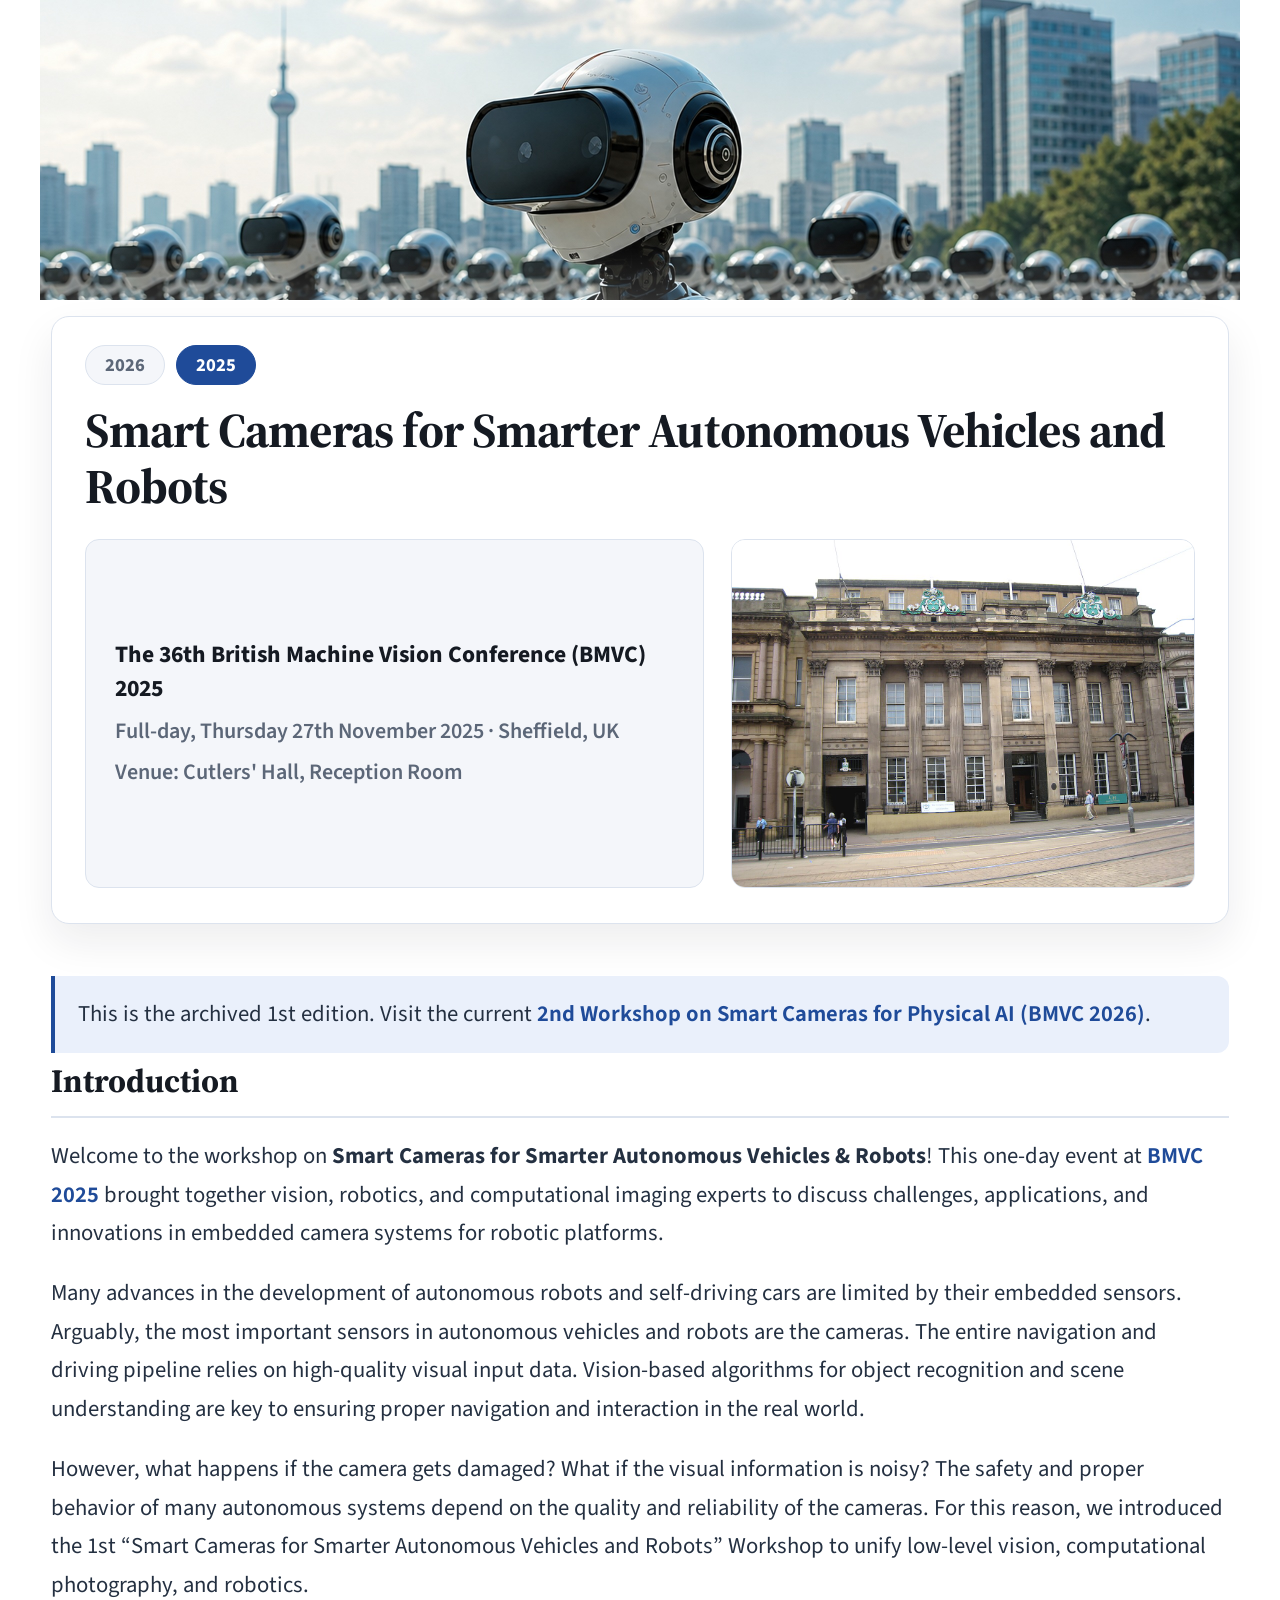
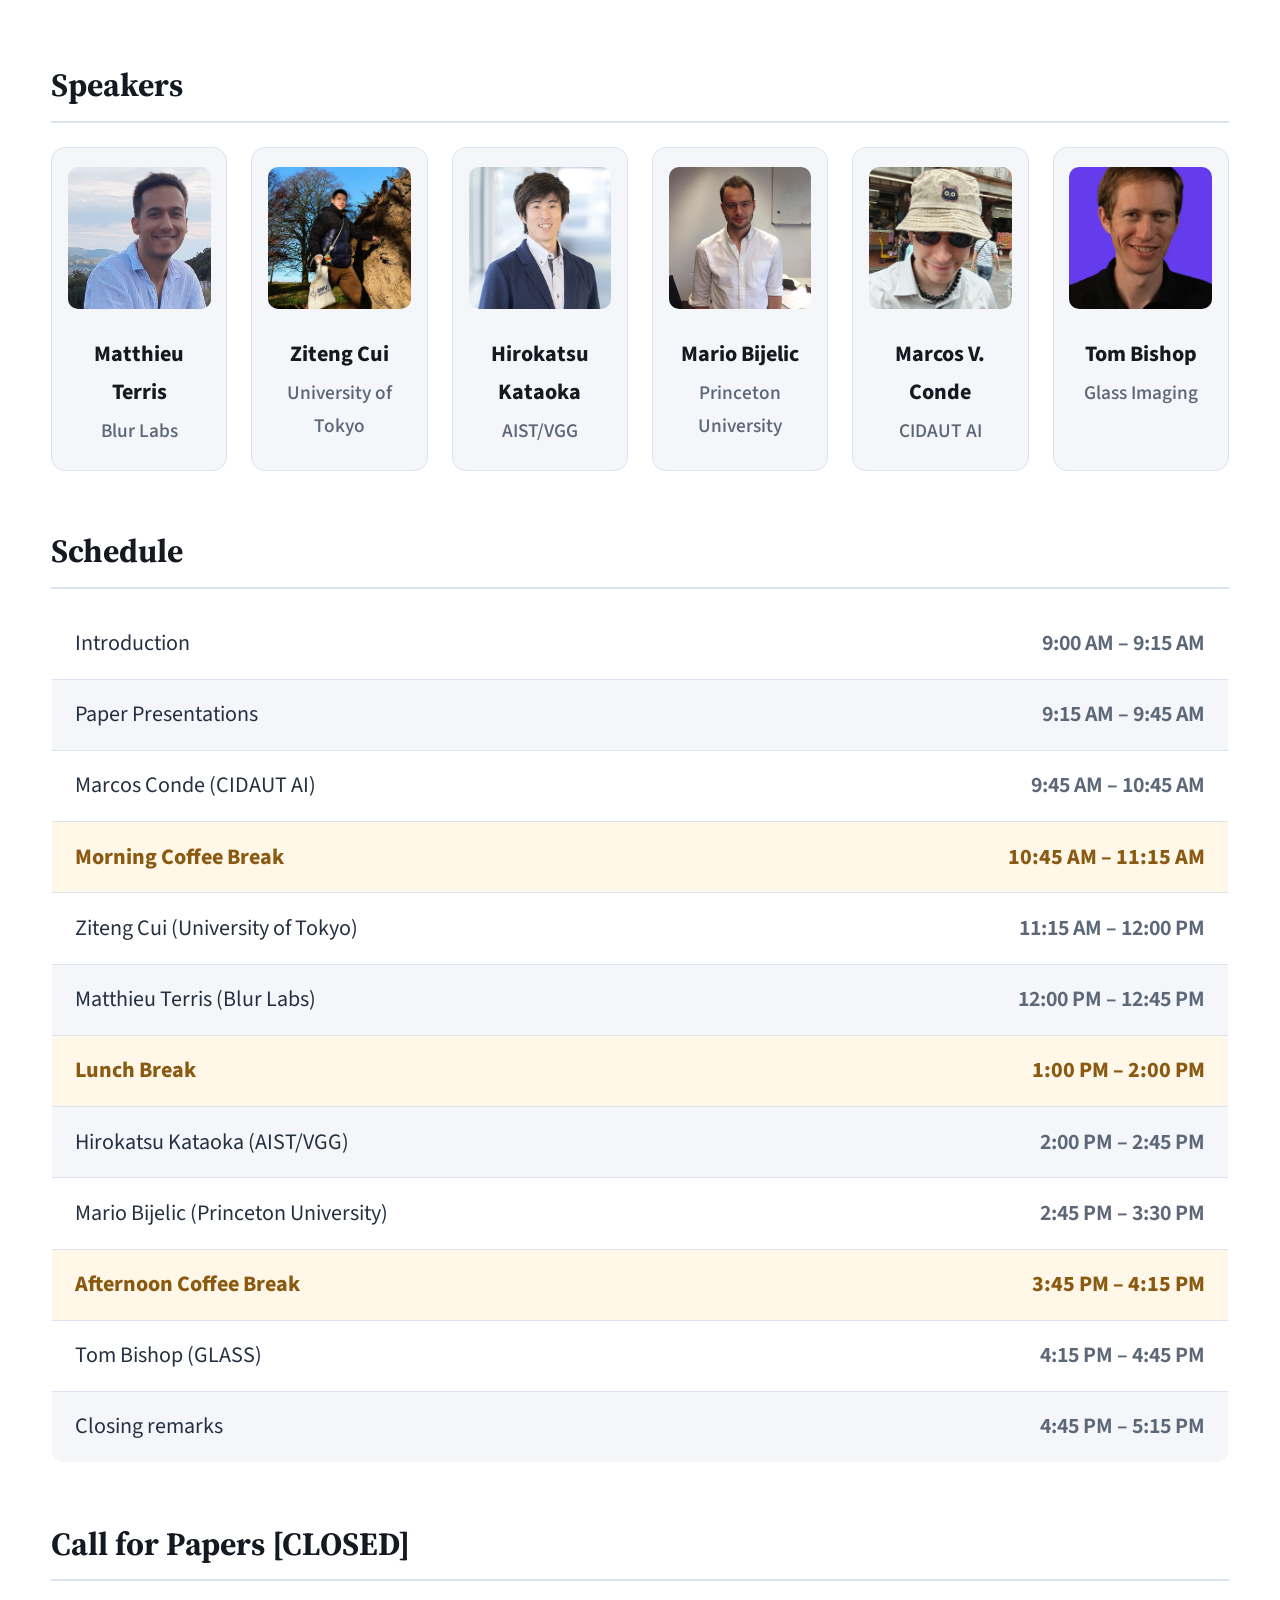
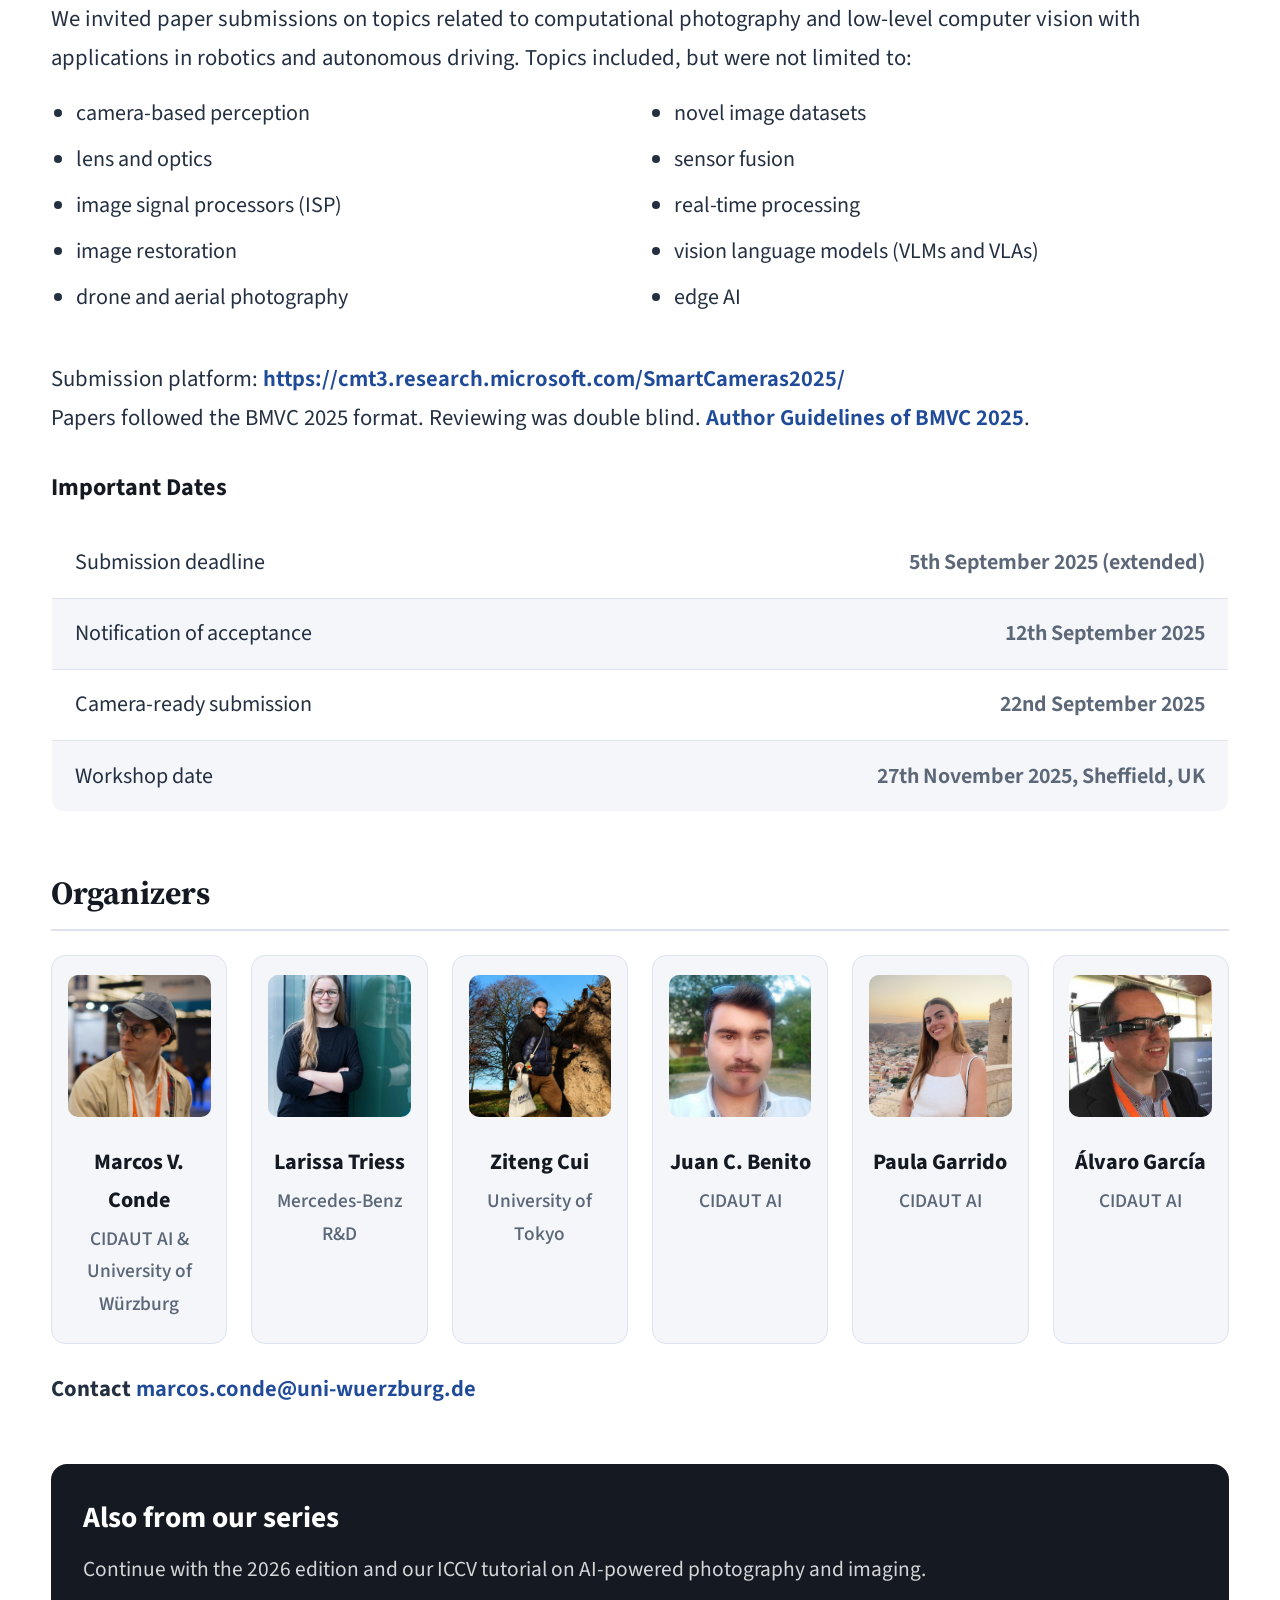
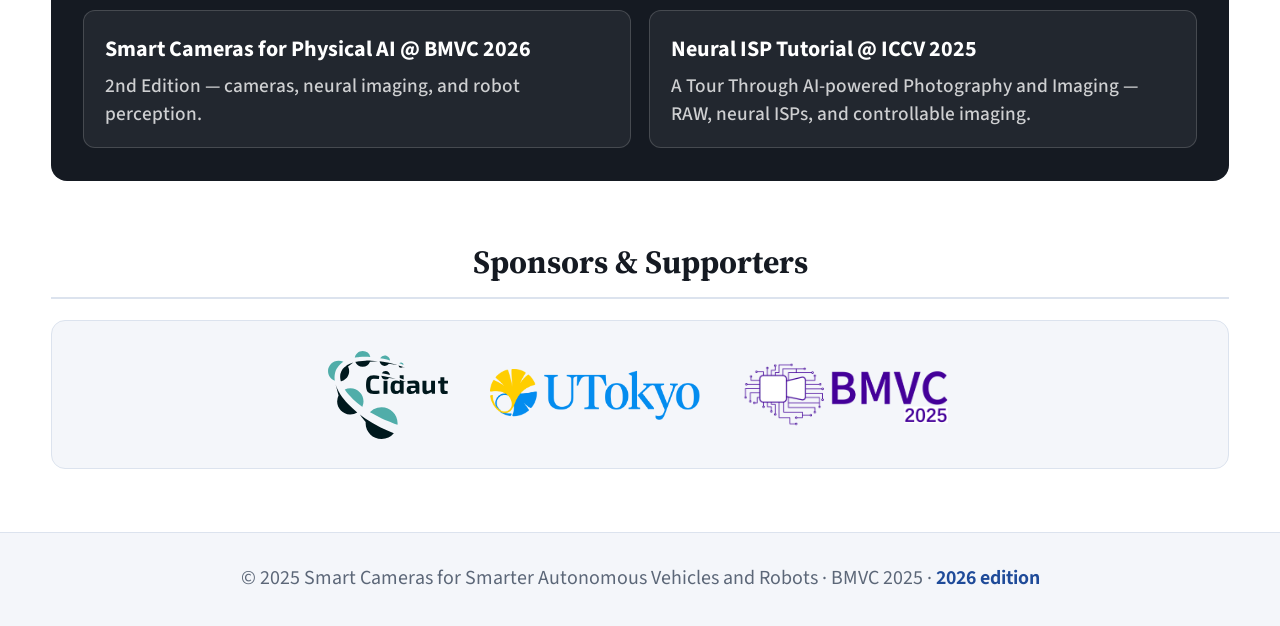
==== 2025/index.html @ ff7ef3d8 "2026 edition" ====
<!DOCTYPE html>
<html lang="en">
<head>
  <meta charset="UTF-8">
  <title>Smart Cameras for Smarter Autonomous Vehicles and Robots — BMVC 2025</title>
  <meta name="viewport" content="width=device-width, initial-scale=1">
  <meta name="description" content="1st Edition: Smart Cameras for Smarter Autonomous Vehicles and Robots Workshop at BMVC 2025">
  <meta name="keywords" content="smart cameras, autonomous vehicles, robotics, computer vision, BMVC 2025, workshop">
  <meta name="author" content="Marcos V. Conde">
  <meta name="robots" content="index, follow">

  <meta property="og:title" content="Smart Cameras for Smarter Autonomous Vehicles and Robots — BMVC 2025">
  <meta property="og:url" content="https://supercamerai.github.io/2025/">
  <meta property="og:description" content="1st Edition: Smart Cameras for Smarter Autonomous Vehicles and Robots Workshop at BMVC 2025">
  <meta property="og:type" content="website">
  <meta property="og:image" content="https://supercamerai.github.io/img/hero-banner.jpg">
  <meta property="og:site_name" content="Smart Cameras Workshop">

  <link rel="stylesheet" href="../css/style.css">
</head>
<body>

  <header class="hero" aria-label="Workshop banner: smart cameras and robots">
    <img src="../img/hero-banner.jpg" alt="Smart cameras and robots">
  </header>

  <div class="page-head">
    <div class="edition-switch" aria-label="Workshop editions">
      <a class="chip" href="../">2026</a>
      <span class="chip active">2025</span>
    </div>
    <h1>Smart Cameras for Smarter Autonomous Vehicles and Robots</h1>

    <div class="venue-row">
      <div class="venue-copy">
        <p class="event-line">
          The 36th British Machine Vision Conference (BMVC) 2025
          <span>Full-day, Thursday 27th November 2025 · Sheffield, UK</span>
          <span>Venue: Cutlers' Hall, Reception Room</span>
        </p>
      </div>
      <figure class="venue-photo">
        <img src="../img/cutlers-hall.jpg" alt="Cutlers' Hall, Sheffield">
        <figcaption>Cutlers' Hall, Sheffield</figcaption>
      </figure>
    </div>
  </div>

  <main>
    <section id="intro" class="container">
      <p class="edition-note">This is the archived 1st edition. Visit the current <a href="../">2nd Workshop on Smart Cameras for Physical AI (BMVC 2026)</a>.</p>

      <h2>Introduction</h2>
      <p>
        Welcome to the workshop on <b>Smart Cameras for Smarter Autonomous Vehicles &amp; Robots</b>!
        This one-day event at <b><a href="https://bmvc2025.bmva.org/">BMVC 2025</a></b> brought together vision, robotics,
        and computational imaging experts to discuss challenges, applications, and innovations in embedded camera
        systems for robotic platforms.
      </p>
      <p>
        Many advances in the development of autonomous robots and self-driving cars are limited by their embedded sensors.
        Arguably, the most important sensors in autonomous vehicles and robots are the cameras.
        The entire navigation and driving pipeline relies on high-quality visual input data.
        Vision-based algorithms for object recognition and scene understanding are key to ensuring proper navigation
        and interaction in the real world.
      </p>
      <p>
        However, what happens if the camera gets damaged? What if the visual information is noisy?
        The safety and proper behavior of many autonomous systems depend on the quality and reliability of the cameras.
        For this reason, we introduced the 1st “Smart Cameras for Smarter Autonomous Vehicles and Robots” Workshop
        to unify low-level vision, computational photography, and robotics.
      </p>
    </section>

    <section id="speakers" class="container team-section">
      <h2>Speakers</h2>
      <div class="team-grid">

        <div class="team-member">
          <a href="https://blurlabs.ai" target="_blank" rel="noopener">
          <img src="../img/terris.png" alt="Matthieu Terris">
          <h3>Matthieu Terris</h3>
          <p>Blur Labs</p>
          </a>
        </div>

        <div class="team-member">
          <a href="https://cuiziteng.github.io" target="_blank" rel="noopener">
          <img src="../img/cui.jpeg" alt="Ziteng Cui">
          <h3>Ziteng Cui</h3>
          <p>University of Tokyo</p>
          </a>
        </div>

        <div class="team-member">
          <a href="https://hirokatsukataoka.net" target="_blank" rel="noopener">
          <img src="../img/kataoka_photo2.png" alt="Hirokatsu Kataoka">
          <h3>Hirokatsu Kataoka</h3>
          <p>AIST/VGG</p>
          </a>
        </div>

        <div class="team-member">
          <a href="http://mariobijelic.de/wordpress/" target="_blank" rel="noopener">
          <img src="../img/mario.jpg" alt="Mario Bijelic">
          <h3>Mario Bijelic</h3>
          <p>Princeton University</p>
          </a>
        </div>

        <div class="team-member">
          <a href="https://mv-lab.github.io" target="_blank" rel="noopener">
          <img src="../img/marcos-notserious.jpg" alt="Marcos V. Conde">
          <h3>Marcos V. Conde</h3>
          <p>CIDAUT AI</p>
          </a>
        </div>

        <div class="team-member">
          <a href="http://glass-imaging.com" target="_blank" rel="noopener">
          <img src="../img/tom.webp" alt="Tom Bishop">
          <h3>Tom Bishop</h3>
          <p>Glass Imaging</p>
          </a>
        </div>

      </div>
    </section>

    <section id="schedule" class="container">
      <h2>Schedule</h2>
      <table class="schedule-table">
        <tr><td>Introduction</td><td>9:00 AM – 9:15 AM</td></tr>
        <tr><td>Paper Presentations</td><td>9:15 AM – 9:45 AM</td></tr>
        <tr><td>Marcos Conde (CIDAUT AI)</td><td>9:45 AM – 10:45 AM</td></tr>
        <tr class="break"><td>Morning Coffee Break</td><td>10:45 AM – 11:15 AM</td></tr>
        <tr><td>Ziteng Cui (University of Tokyo)</td><td>11:15 AM – 12:00 PM</td></tr>
        <tr><td>Matthieu Terris (Blur Labs)</td><td>12:00 PM – 12:45 PM</td></tr>
        <tr class="break"><td>Lunch Break</td><td>1:00 PM – 2:00 PM</td></tr>
        <tr><td>Hirokatsu Kataoka (AIST/VGG)</td><td>2:00 PM – 2:45 PM</td></tr>
        <tr><td>Mario Bijelic (Princeton University)</td><td>2:45 PM – 3:30 PM</td></tr>
        <tr class="break"><td>Afternoon Coffee Break</td><td>3:45 PM – 4:15 PM</td></tr>
        <tr><td>Tom Bishop (GLASS)</td><td>4:15 PM – 4:45 PM</td></tr>
        <tr><td>Closing remarks</td><td>4:45 PM – 5:15 PM</td></tr>
      </table>
    </section>

    <section id="cfp" class="container">
      <h2>Call for Papers [CLOSED]</h2>
      <p>
        We invited paper submissions on topics related to computational photography and low-level computer vision
        with applications in robotics and autonomous driving. Topics included, but were not limited to:
      </p>
      <ul class="topics-columns">
        <li>camera‑based perception</li>
        <li>lens and optics</li>
        <li>image signal processors (ISP)</li>
        <li>image restoration</li>
        <li>drone and aerial photography</li>
        <li>novel image datasets</li>
        <li>sensor fusion</li>
        <li>real‑time processing</li>
        <li>vision language models (VLMs and VLAs)</li>
        <li>edge AI</li>
      </ul>
      <br>
      <p>
        Submission platform: <a href="https://cmt3.research.microsoft.com/SmartCameras2025/">https://cmt3.research.microsoft.com/SmartCameras2025/</a><br>
        Papers followed the BMVC 2025 format. Reviewing was double blind.
        <a href="https://bmvc2025.bmva.org/authors/author-guidelines/">Author Guidelines of BMVC 2025</a>.
      </p>

      <h3>Important Dates</h3>
      <table class="schedule-table">
        <tr><td>Submission deadline</td><td>5th September 2025 (extended)</td></tr>
        <tr><td>Notification of acceptance</td><td>12th September 2025</td></tr>
        <tr><td>Camera‑ready submission</td><td>22nd September 2025</td></tr>
        <tr><td>Workshop date</td><td>27th November 2025, Sheffield, UK</td></tr>
      </table>
    </section>

    <section id="organizers" class="container team-section">
      <h2>Organizers</h2>
      <div class="team-grid">

        <div class="team-member">
          <a href="https://mv-lab.github.io/" target="_blank" rel="noopener">
          <img src="../img/marcosv.jpg" alt="Marcos V. Conde">
          </a>
          <h3>Marcos V. Conde</h3>
          <p>CIDAUT AI &amp; University of Würzburg</p>
        </div>

        <div class="team-member">
          <a href="https://larissa.triess.eu/" target="_blank" rel="noopener">
          <img src="../img/larissa.jpg" alt="Larissa Triess">
          </a>
          <h3>Larissa Triess</h3>
          <p>Mercedes-Benz R&amp;D</p>
        </div>

        <div class="team-member">
          <a href="https://cuiziteng.github.io" target="_blank" rel="noopener">
          <img src="../img/cui.jpeg" alt="Ziteng Cui">
          </a>
          <h3>Ziteng Cui</h3>
          <p>University of Tokyo</p>
        </div>

        <div class="team-member">
          <a href="https://scholar.google.com/citations?user=f186MIUAAAAJ&hl=en" target="_blank" rel="noopener">
          <img src="../img/juaben.jpg" alt="Juan C. Benito">
          </a>
          <h3>Juan C. Benito</h3>
          <p>CIDAUT AI</p>
        </div>

        <div class="team-member">
          <img src="../img/paula.jpg" alt="Paula Garrido">
          <h3>Paula Garrido</h3>
          <p>CIDAUT AI</p>
        </div>

        <div class="team-member">
          <a href="https://scholar.google.com/citations?user=c6SJPnMAAAAJ&hl=en" target="_blank" rel="noopener">
          <img src="../img/alvgar.jpg" alt="Álvaro García">
          </a>
          <h3>Álvaro García</h3>
          <p>CIDAUT AI</p>
        </div>

      </div>

      <p class="contact-line"><b>Contact</b> <a href="mailto:marcos.conde@uni-wuerzburg.de">marcos.conde@uni-wuerzburg.de</a></p>
    </section>

    <section id="related" class="related-box" aria-label="Related workshops and tutorials">
      <h2>Also from our series</h2>
      <p>Continue with the 2026 edition and our ICCV tutorial on AI-powered photography and imaging.</p>
      <div class="related-links">
        <a class="related-card" href="../">
          <strong>Smart Cameras for Physical AI @ BMVC 2026</strong>
          <span>2nd Edition — cameras, neural imaging, and robot perception.</span>
        </a>
        <a class="related-card" href="https://mv-lab.github.io/neuralisp-iccv25/" target="_blank" rel="noopener">
          <strong>Neural ISP Tutorial @ ICCV 2025</strong>
          <span>A Tour Through AI-powered Photography and Imaging — RAW, neural ISPs, and controllable imaging.</span>
        </a>
      </div>
    </section>

    <section id="sponsors" class="container sponsors-section">
      <h2>Sponsors &amp; Supporters</h2>
      <div class="sponsor-grid">
        <img src="../img/logo-cidaut.svg" alt="CIDAUT">
        <img src="../img/utokyo.svg.png" alt="UTokyo">
        <img src="../img/bmvc-2025.png" alt="BMVC 2025">
      </div>
    </section>

  </main>

  <footer>
    <p>&copy; 2025 Smart Cameras for Smarter Autonomous Vehicles and Robots · BMVC 2025 · <a href="../">2026 edition</a></p>
  </footer>

</body>
</html>
---- css/style.css ----
@import url('https://fonts.googleapis.com/css2?family=Source+Sans+3:wght@400;500;600;700;800&family=Source+Serif+4:opsz,wght@8..60,600;8..60,700&display=swap');

:root {
  --ink: #151a22;
  --text: #243041;
  --muted: #5c6778;
  --line: #dce3ee;
  --bg: #ffffff;
  --soft: #f4f6fa;
  --accent: #1f4b99;
  --accent-soft: #eaf0fb;
}

* { box-sizing: border-box; margin: 0; padding: 0; }

html { font-size: 21px; }

body {
  font-family: "Source Sans 3", "Segoe UI", sans-serif;
  line-height: 1.7;
  color: var(--text);
  background: var(--bg);
  -webkit-font-smoothing: antialiased;
}

a { color: var(--accent); text-decoration: none; font-weight: 650; }
a:hover { text-decoration: underline; }

/* Clean panoramic crop: no blurred backdrop or side masking. */
header.hero {
  position: relative;
  width: 100%;
  height: clamp(220px, 25vw, 300px);
  overflow: hidden;
  display: flex;
  justify-content: center;
  background: transparent;
}

header.hero img {
  display: block;
  width: auto;
  height: 100%;
  max-width: 100%;
  object-fit: contain;
  object-position: center center;
}

header.hero::after {
  content: "";
  position: absolute;
  inset: 0;
  background: linear-gradient(180deg, transparent 78%, rgba(255,255,255,0.18) 100%);
  pointer-events: none;
}

/* Title sits in page content, not on a contrasting top tab bar */
.page-head {
  width: min(1180px, 92vw);
  margin: 0.75rem auto 0;
  position: relative;
  z-index: 2;
  background: #fff;
  border: 1px solid var(--line);
  border-radius: 18px;
  padding: 1.35rem 1.55rem 1.4rem;
  box-shadow: 0 18px 40px rgba(21, 26, 34, 0.08);
}

.edition-switch {
  display: flex;
  flex-wrap: wrap;
  gap: 0.5rem;
  align-items: center;
  margin-bottom: 0.85rem;
}

.edition-switch .chip {
  display: inline-flex;
  align-items: center;
  justify-content: center;
  padding: 0.38rem 0.9rem;
  border-radius: 999px;
  border: 1px solid var(--line);
  background: var(--soft);
  color: var(--muted);
  font-size: 0.88rem;
  font-weight: 750;
  letter-spacing: 0.01em;
  text-decoration: none;
  line-height: 1.2;
  transition: background 0.15s ease, color 0.15s ease, border-color 0.15s ease;
}

.edition-switch a.chip:hover {
  background: var(--accent-soft);
  color: var(--accent);
  border-color: #c5d4f0;
  text-decoration: none;
}

.edition-switch .chip.active {
  background: var(--accent);
  border-color: var(--accent);
  color: #fff;
}

.page-head h1 {
  font-family: "Source Serif 4", Georgia, serif;
  font-size: clamp(1.95rem, 3.8vw, 2.85rem);
  line-height: 1.15;
  letter-spacing: -0.02em;
  color: var(--ink);
  font-weight: 700;
  max-width: none;
  margin-bottom: 1.15rem;
}

.page-head .venue-row {
  margin-top: 0;
}

/* Layout */
main {
  width: min(1180px, 92vw);
  margin: 0 auto;
  padding: 0 0 3rem;
}

.container {
  margin-top: 2.5rem;
}

.container h2 {
  font-family: "Source Serif 4", Georgia, serif;
  font-size: 1.55rem;
  font-weight: 700;
  color: var(--ink);
  margin-bottom: 0.9rem;
  padding-bottom: 0.4rem;
  border-bottom: 2px solid var(--line);
}

.container h3 {
  font-size: 1.15rem;
  margin: 1.4rem 0 0.6rem;
  color: var(--ink);
}

.container p {
  font-size: 1.08rem;
  color: var(--text);
}

.container p + p { margin-top: 0.95em; }

.muted {
  color: var(--muted);
  font-weight: 500;
}

.edition-note {
  margin: 1.1rem 0 0;
  padding: 0.9rem 1.1rem;
  background: var(--accent-soft);
  border-left: 4px solid var(--accent);
  border-radius: 0 12px 12px 0;
  font-size: 1.02rem;
}

/* Venue row: text + photo */
.venue-row {
  display: grid;
  grid-template-columns: 1.2fr 0.9fr;
  gap: 1.25rem;
  align-items: stretch;
  margin: 1.5rem 0 0.25rem;
}

.venue-copy {
  background: var(--soft);
  border: 1px solid var(--line);
  border-radius: 14px;
  padding: 1.35rem 1.4rem;
  display: flex;
  flex-direction: column;
  justify-content: center;
  min-height: 220px;
}

.venue-copy .event-line {
  color: var(--ink);
  font-size: 1.12rem;
  font-weight: 750;
  line-height: 1.45;
  margin: 0;
}

.venue-copy .event-line span {
  display: block;
  color: var(--muted);
  font-weight: 600;
  font-size: 1.05rem;
  margin-top: 0.45rem;
}

.venue-photo {
  margin: 0;
  border-radius: 14px;
  overflow: hidden;
  border: 1px solid var(--line);
  background: #ddd;
  min-height: 220px;
}

.venue-photo img {
  width: 100%;
  height: 100%;
  object-fit: cover;
  display: block;
}

.venue-photo figcaption {
  position: absolute;
  width: 1px;
  height: 1px;
  overflow: hidden;
  clip: rect(0 0 0 0);
}

/* Team */
.team-section .team-grid {
  display: grid;
  grid-template-columns: repeat(auto-fit, minmax(170px, 1fr));
  gap: 1.15rem;
  margin-top: 1.15rem;
}

.team-member {
  text-align: center;
  background: var(--soft);
  border: 1px solid var(--line);
  border-radius: 14px;
  padding: 0.9rem 0.75rem 1.05rem;
}

.team-member a {
  color: inherit;
  text-decoration: none;
  display: block;
}

.team-member a:hover { text-decoration: none; }
.team-member a:hover h3 { color: var(--accent); }

.team-member img {
  width: 100%;
  aspect-ratio: 1;
  object-fit: cover;
  border-radius: 10px;
  background: #e8edf5;
}

.team-member h3 {
  margin: 0.7em 0 0.15em;
  font-size: 1.05rem;
  font-weight: 750;
}

.team-member p {
  font-size: 0.92rem;
  color: var(--muted);
  font-weight: 550;
}

.talk-title {
  margin-top: 0.3em !important;
  color: var(--accent);
  font-size: 0.9rem !important;
  font-weight: 750 !important;
}

/* Related series */
.related-box {
  margin-top: 2.6rem;
  padding: 1.45rem 1.5rem 1.55rem;
  border-radius: 16px;
  background: var(--ink);
  color: #fff;
}

.related-box h2 {
  border: none;
  color: #fff;
  margin-bottom: 0.4rem;
  font-size: 1.4rem;
}

.related-box > p {
  color: rgba(255,255,255,0.82);
  margin-bottom: 1rem;
  font-size: 1.02rem;
}

.related-links {
  display: grid;
  grid-template-columns: repeat(2, minmax(0, 1fr));
  gap: 0.85rem;
}

.related-card {
  display: block;
  background: rgba(255,255,255,0.06);
  border: 1px solid rgba(255,255,255,0.16);
  border-radius: 12px;
  padding: 0.95rem 1rem;
  color: #fff !important;
  text-decoration: none !important;
}

.related-card:hover { background: rgba(255,255,255,0.12); }

.related-card strong {
  display: block;
  font-size: 1.05rem;
  margin-bottom: 0.25rem;
}

.related-card span {
  display: block;
  font-size: 0.92rem;
  font-weight: 500;
  color: rgba(255,255,255,0.78);
  line-height: 1.4;
}

/* Sponsors */
.sponsors-section { text-align: center; }
.sponsor-grid {
  display: flex;
  flex-wrap: wrap;
  justify-content: center;
  align-items: center;
  gap: 2rem;
  margin-top: 1rem;
  padding: 1.4rem;
  background: var(--soft);
  border: 1px solid var(--line);
  border-radius: 14px;
}
.sponsor-grid img {
  max-width: 210px;
  max-height: 88px;
  object-fit: contain;
}

.topics-columns {
  column-count: 2;
  column-gap: 2rem;
  list-style-position: outside;
  padding-left: 1.2rem;
  margin: 0.8em 0 0;
  font-size: 1.05rem;
}
.topics-columns li { margin-bottom: 0.4rem; }

.schedule-table {
  width: 100%;
  border-collapse: collapse;
  margin-top: 0.9em;
  background: #fff;
  border: 1px solid var(--line);
  border-radius: 12px;
  overflow: hidden;
}

.schedule-table td {
  padding: 0.78rem 1.1rem;
  border-bottom: 1px solid var(--line);
  font-size: 1.05rem;
}

.schedule-table tr:last-child td { border-bottom: none; }
.schedule-table tr:nth-child(even):not(.break) td { background: var(--soft); }

.schedule-table tr.break td {
  background: #fff7e8;
  color: #8a5a12;
  font-weight: 750;
}

.schedule-table tr.break td:last-child {
  color: #8a5a12;
}

.schedule-table td:last-child {
  text-align: right;
  white-space: nowrap;
  color: var(--muted);
  font-weight: 650;
}

.contact-line {
  margin-top: 1.25rem;
  font-size: 1.05rem;
}

details {
  margin-top: 1rem;
  color: var(--muted);
}
details summary {
  cursor: pointer;
  font-weight: 700;
  color: var(--ink);
}

footer {
  text-align: center;
  padding: 1.4rem 1rem;
  background: var(--soft);
  border-top: 1px solid var(--line);
  color: var(--muted);
  font-size: 0.95rem;
}
footer a { color: var(--accent); }

@media (max-width: 860px) {
  html { font-size: 18.5px; }
  header.hero {
    height: clamp(180px, 32vw, 240px);
  }
  .page-head {
    margin-top: -1rem;
    padding: 1.15rem 1.15rem 1.2rem;
  }
  .venue-row { grid-template-columns: 1fr; }
  .venue-photo { min-height: 220px; }
  .related-links { grid-template-columns: 1fr; }
  .topics-columns { column-count: 1; }
  .schedule-table td:last-child { white-space: normal; }
  .team-section .team-grid {
    grid-template-columns: repeat(2, minmax(0, 1fr));
  }
}
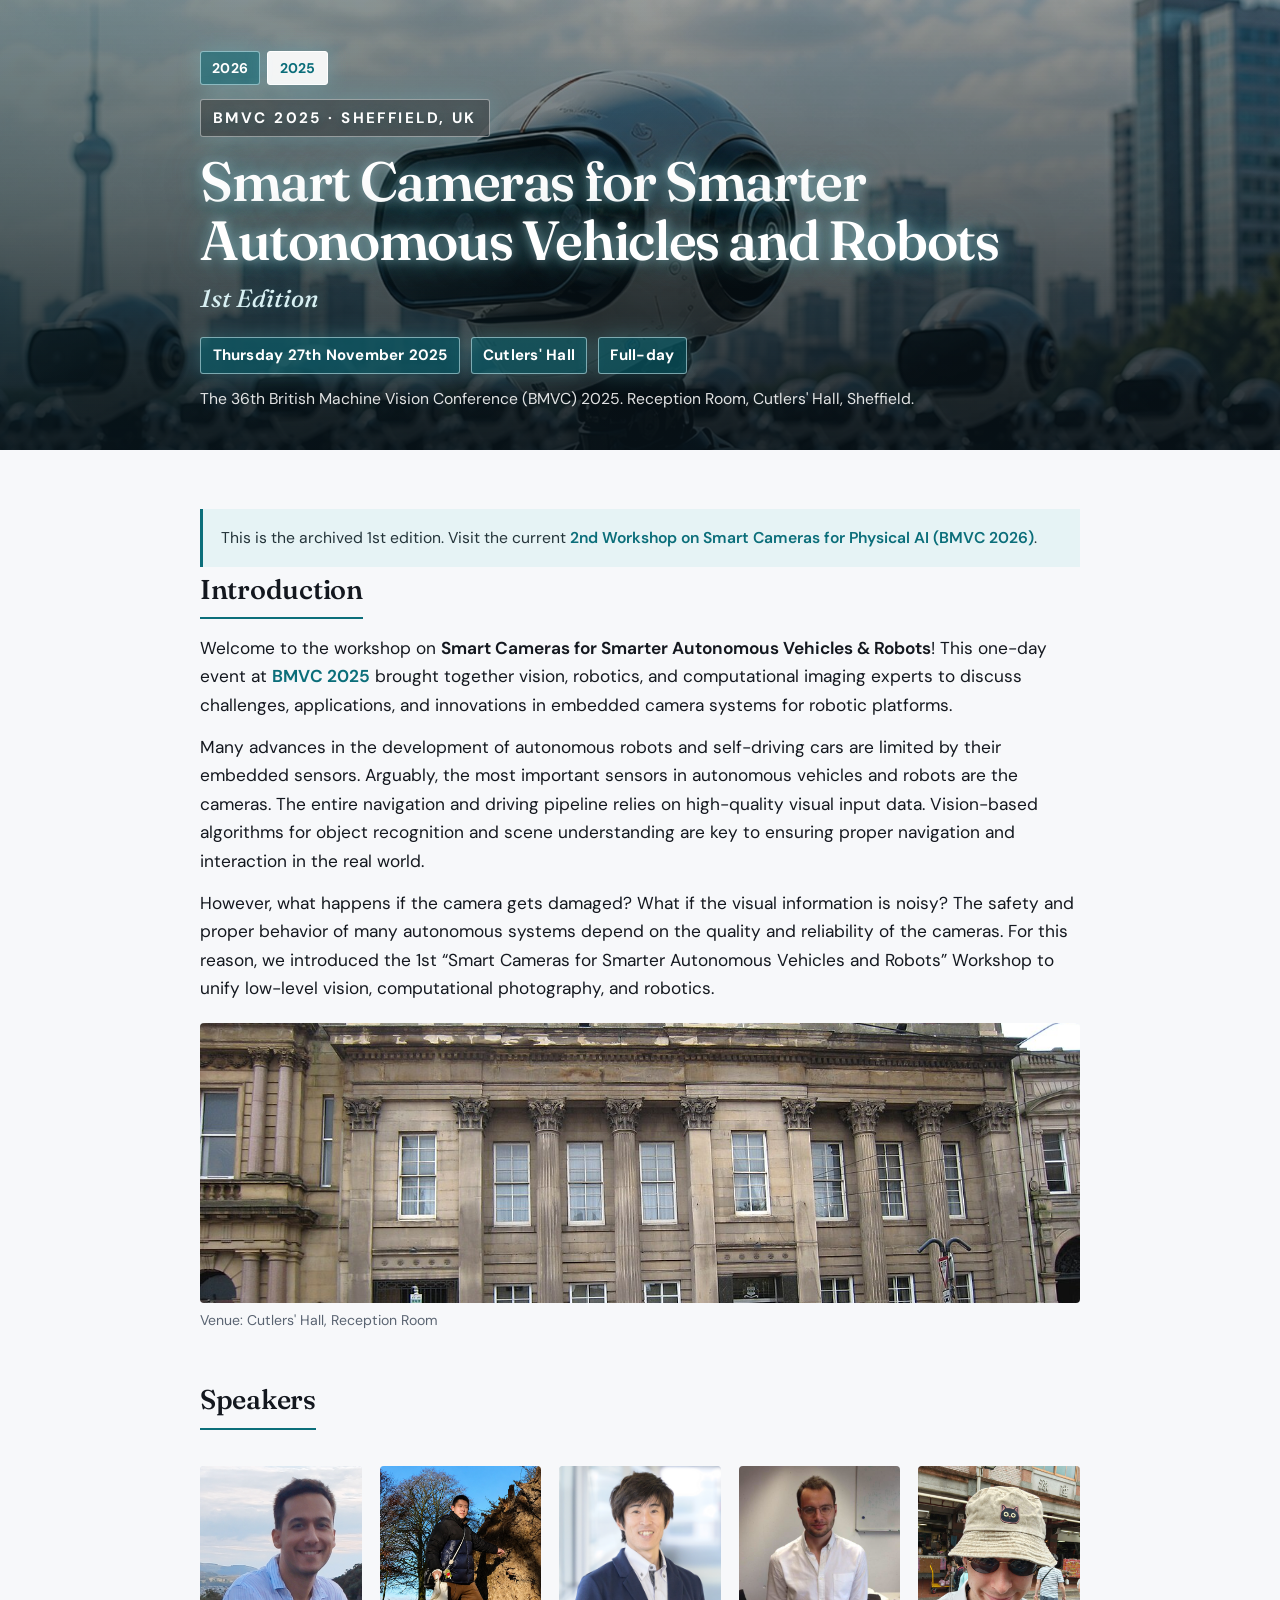
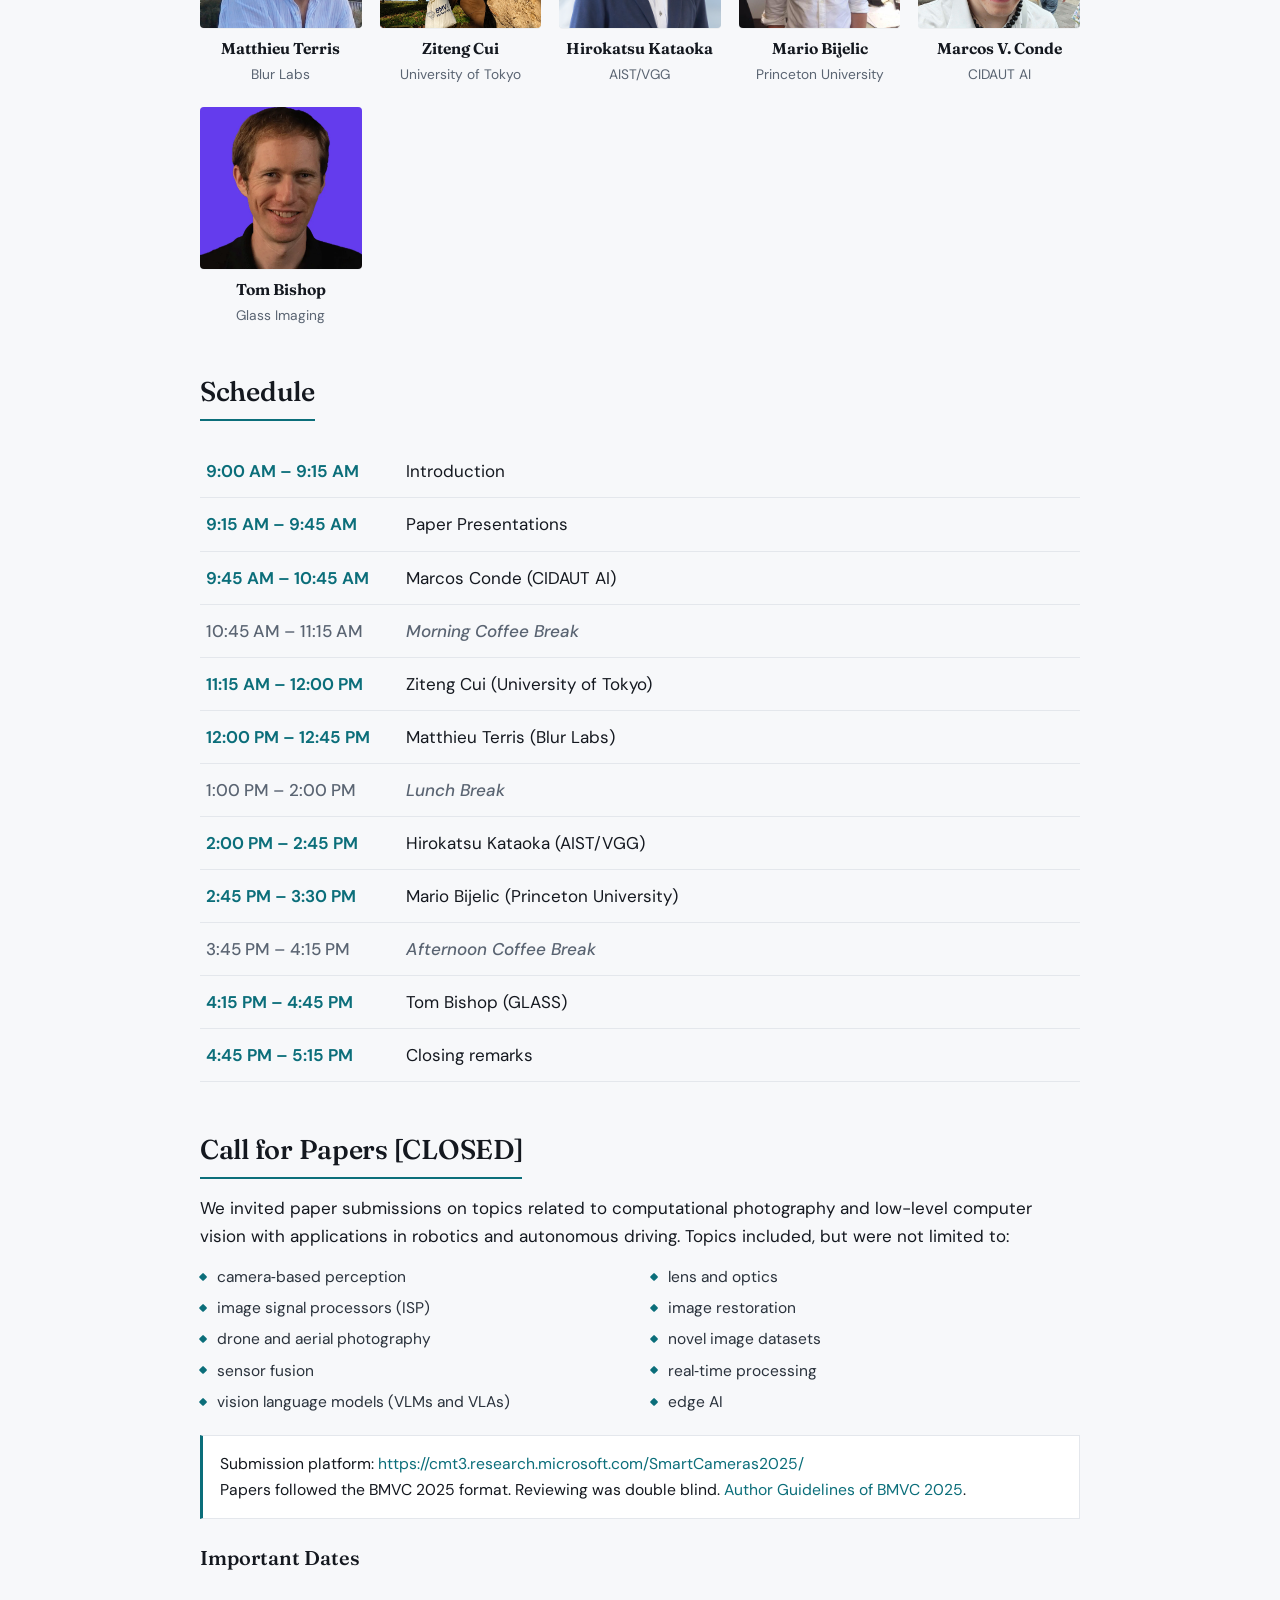
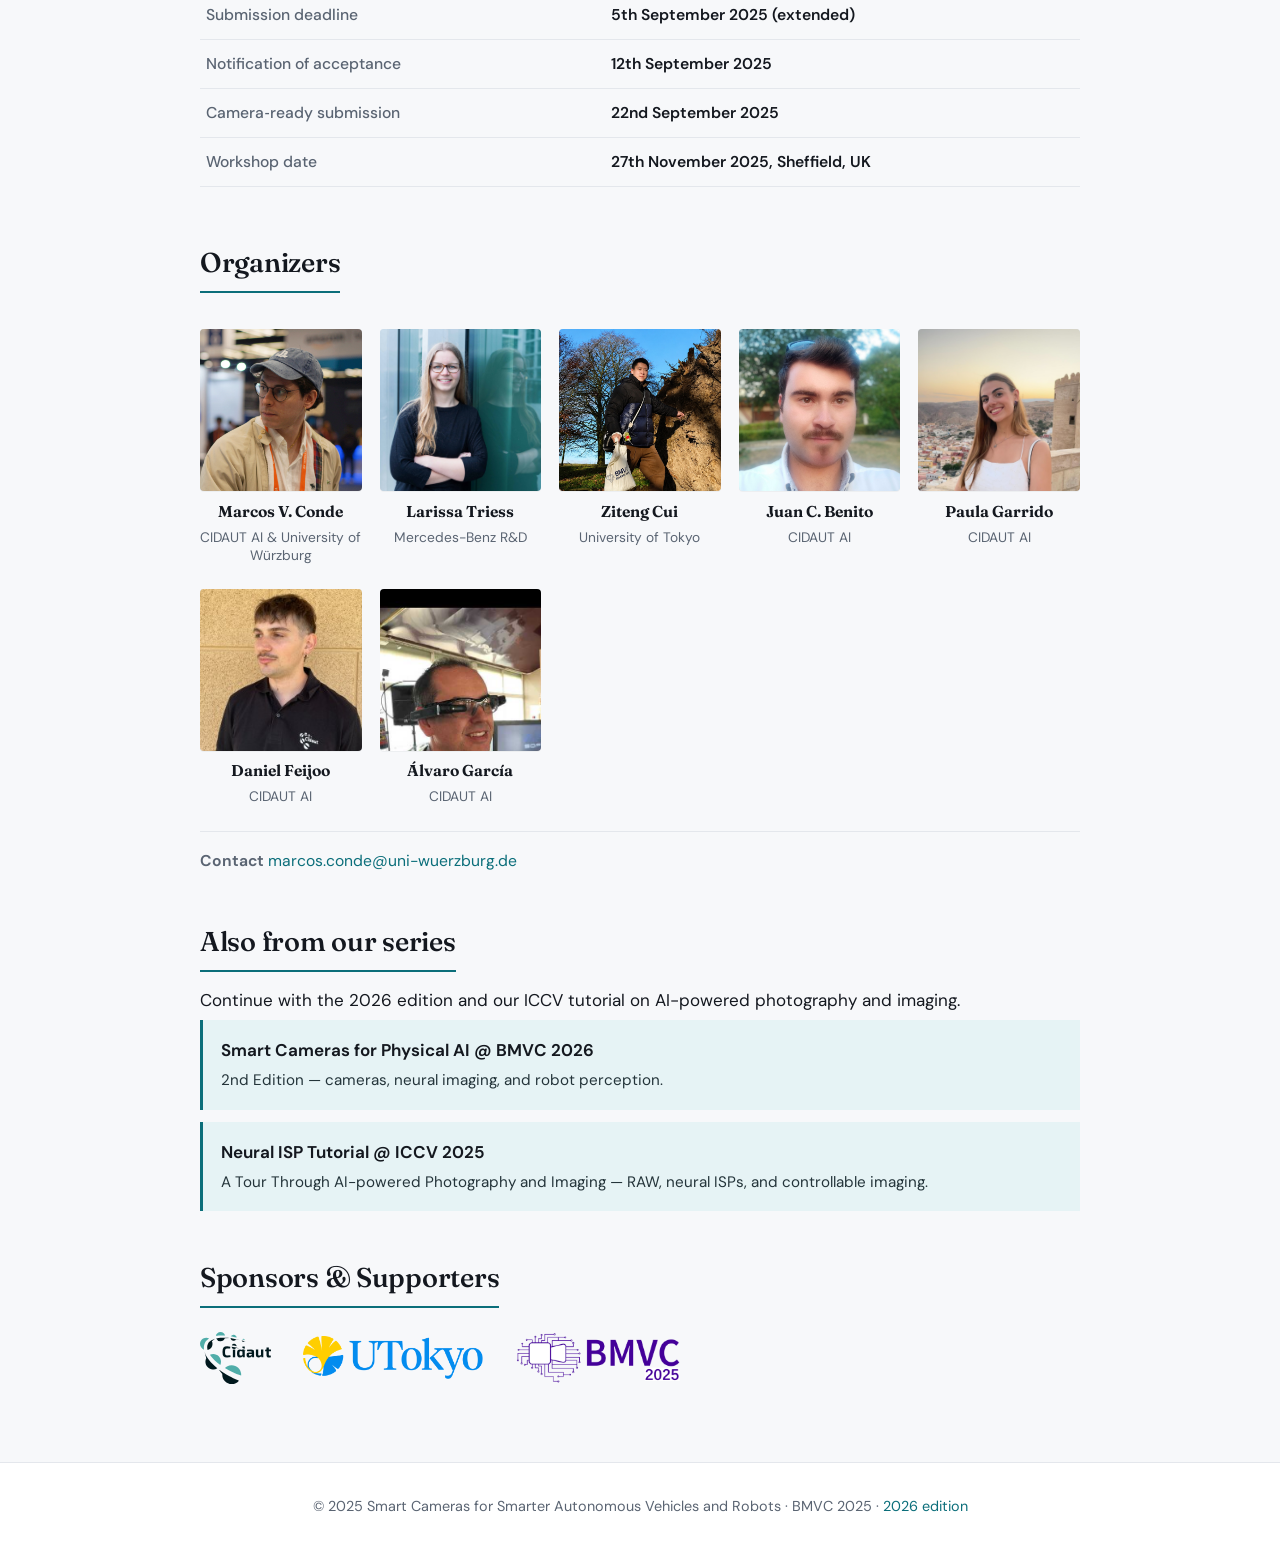
==== commit 9e47dd89: "update sept, new style" ====
--- a/2025/index.html
+++ b/2025/index.html
@@ -2,8 +2,8 @@
 <html lang="en">
 <head>
   <meta charset="UTF-8">
+  <meta name="viewport" content="width=device-width, initial-scale=1">
   <title>Smart Cameras for Smarter Autonomous Vehicles and Robots — BMVC 2025</title>
-  <meta name="viewport" content="width=device-width, initial-scale=1">
   <meta name="description" content="1st Edition: Smart Cameras for Smarter Autonomous Vehicles and Robots Workshop at BMVC 2025">
   <meta name="keywords" content="smart cameras, autonomous vehicles, robotics, computer vision, BMVC 2025, workshop">
   <meta name="author" content="Marcos V. Conde">
@@ -16,142 +16,142 @@
   <meta property="og:image" content="https://supercamerai.github.io/img/hero-banner.jpg">
   <meta property="og:site_name" content="Smart Cameras Workshop">
 
-  <link rel="stylesheet" href="../css/style.css">
+  <link rel="preconnect" href="https://fonts.googleapis.com">
+  <link rel="preconnect" href="https://fonts.gstatic.com" crossorigin>
+  <link href="https://fonts.googleapis.com/css2?family=DM+Sans:ital,opsz,wght@0,9..40,400;0,9..40,500;0,9..40,650;1,9..40,400&family=Fraunces:ital,opsz,wght@0,9..144,450;0,9..144,550;1,9..144,450&display=swap" rel="stylesheet">
+  <link rel="stylesheet" href="../css/style.css?v=20260930b">
 </head>
 <body>
 
-  <header class="hero" aria-label="Workshop banner: smart cameras and robots">
-    <img src="../img/hero-banner.jpg" alt="Smart cameras and robots">
+  <header class="hero">
+    <div class="hero-media" aria-hidden="true">
+      <img src="../img/hero-banner.jpg" alt="">
+    </div>
+    <div class="hero-shade" aria-hidden="true"></div>
+    <div class="hero-content">
+      <nav class="edition-nav" aria-label="Workshop editions">
+        <a class="chip" href="../">2026</a>
+        <span class="chip current">2025</span>
+      </nav>
+      <p class="hero-kicker">BMVC 2025 · Sheffield, UK</p>
+      <h1>Smart Cameras for Smarter Autonomous Vehicles and Robots</h1>
+      <p class="hero-edition">1st Edition</p>
+      <div class="hero-meta">
+        <div class="whenwhere">
+          <span class="chip">Thursday 27th November 2025</span>
+          <span class="chip">Cutlers' Hall</span>
+          <span class="chip">Full-day</span>
+        </div>
+        <p class="tagline">The 36th British Machine Vision Conference (BMVC) 2025. Reception Room, Cutlers' Hall, Sheffield.</p>
+      </div>
+    </div>
   </header>
 
-  <div class="page-head">
-    <div class="edition-switch" aria-label="Workshop editions">
-      <a class="chip" href="../">2026</a>
-      <span class="chip active">2025</span>
-    </div>
-    <h1>Smart Cameras for Smarter Autonomous Vehicles and Robots</h1>
-
-    <div class="venue-row">
-      <div class="venue-copy">
-        <p class="event-line">
-          The 36th British Machine Vision Conference (BMVC) 2025
-          <span>Full-day, Thursday 27th November 2025 · Sheffield, UK</span>
-          <span>Venue: Cutlers' Hall, Reception Room</span>
-        </p>
-      </div>
-      <figure class="venue-photo">
-        <img src="../img/cutlers-hall.jpg" alt="Cutlers' Hall, Sheffield">
-        <figcaption>Cutlers' Hall, Sheffield</figcaption>
-      </figure>
-    </div>
-  </div>
-
   <main>
-    <section id="intro" class="container">
-      <p class="edition-note">This is the archived 1st edition. Visit the current <a href="../">2nd Workshop on Smart Cameras for Physical AI (BMVC 2026)</a>.</p>
+    <section class="container" id="intro">
+      <div class="series">
+        <p>This is the archived 1st edition. Visit the current <a href="../">2nd Workshop on Smart Cameras for Physical AI (BMVC 2026)</a>.</p>
+      </div>
 
       <h2>Introduction</h2>
-      <p>
+      <p class="lead">
         Welcome to the workshop on <b>Smart Cameras for Smarter Autonomous Vehicles &amp; Robots</b>!
         This one-day event at <b><a href="https://bmvc2025.bmva.org/">BMVC 2025</a></b> brought together vision, robotics,
         and computational imaging experts to discuss challenges, applications, and innovations in embedded camera
         systems for robotic platforms.
       </p>
-      <p>
+      <p class="lead">
         Many advances in the development of autonomous robots and self-driving cars are limited by their embedded sensors.
         Arguably, the most important sensors in autonomous vehicles and robots are the cameras.
         The entire navigation and driving pipeline relies on high-quality visual input data.
         Vision-based algorithms for object recognition and scene understanding are key to ensuring proper navigation
         and interaction in the real world.
       </p>
-      <p>
+      <p class="lead">
         However, what happens if the camera gets damaged? What if the visual information is noisy?
         The safety and proper behavior of many autonomous systems depend on the quality and reliability of the cameras.
         For this reason, we introduced the 1st “Smart Cameras for Smarter Autonomous Vehicles and Robots” Workshop
         to unify low-level vision, computational photography, and robotics.
       </p>
-    </section>
-
-    <section id="speakers" class="container team-section">
+      <figure class="venue">
+        <img src="../img/cutlers-hall.jpg" alt="Cutlers' Hall, Sheffield">
+        <figcaption>Venue: Cutlers' Hall, Reception Room</figcaption>
+      </figure>
+    </section>
+
+    <section class="container" id="speakers">
       <h2>Speakers</h2>
       <div class="team-grid">
-
-        <div class="team-member">
+        <div class="person">
           <a href="https://blurlabs.ai" target="_blank" rel="noopener">
-          <img src="../img/terris.png" alt="Matthieu Terris">
-          <h3>Matthieu Terris</h3>
-          <p>Blur Labs</p>
-          </a>
-        </div>
-
-        <div class="team-member">
+            <img src="../img/terris.png" alt="Matthieu Terris">
+            <h3>Matthieu Terris</h3>
+            <p>Blur Labs</p>
+          </a>
+        </div>
+        <div class="person">
           <a href="https://cuiziteng.github.io" target="_blank" rel="noopener">
-          <img src="../img/cui.jpeg" alt="Ziteng Cui">
-          <h3>Ziteng Cui</h3>
-          <p>University of Tokyo</p>
-          </a>
-        </div>
-
-        <div class="team-member">
+            <img src="../img/cui.jpeg" alt="Ziteng Cui">
+            <h3>Ziteng Cui</h3>
+            <p>University of Tokyo</p>
+          </a>
+        </div>
+        <div class="person">
           <a href="https://hirokatsukataoka.net" target="_blank" rel="noopener">
-          <img src="../img/kataoka_photo2.png" alt="Hirokatsu Kataoka">
-          <h3>Hirokatsu Kataoka</h3>
-          <p>AIST/VGG</p>
-          </a>
-        </div>
-
-        <div class="team-member">
+            <img src="../img/kataoka_photo2.png" alt="Hirokatsu Kataoka">
+            <h3>Hirokatsu Kataoka</h3>
+            <p>AIST/VGG</p>
+          </a>
+        </div>
+        <div class="person">
           <a href="http://mariobijelic.de/wordpress/" target="_blank" rel="noopener">
-          <img src="../img/mario.jpg" alt="Mario Bijelic">
-          <h3>Mario Bijelic</h3>
-          <p>Princeton University</p>
-          </a>
-        </div>
-
-        <div class="team-member">
+            <img src="../img/mario.jpg" alt="Mario Bijelic">
+            <h3>Mario Bijelic</h3>
+            <p>Princeton University</p>
+          </a>
+        </div>
+        <div class="person">
           <a href="https://mv-lab.github.io" target="_blank" rel="noopener">
-          <img src="../img/marcos-notserious.jpg" alt="Marcos V. Conde">
-          <h3>Marcos V. Conde</h3>
-          <p>CIDAUT AI</p>
-          </a>
-        </div>
-
-        <div class="team-member">
+            <img src="../img/marcos-notserious.jpg" alt="Marcos V. Conde">
+            <h3>Marcos V. Conde</h3>
+            <p>CIDAUT AI</p>
+          </a>
+        </div>
+        <div class="person">
           <a href="http://glass-imaging.com" target="_blank" rel="noopener">
-          <img src="../img/tom.webp" alt="Tom Bishop">
-          <h3>Tom Bishop</h3>
-          <p>Glass Imaging</p>
-          </a>
-        </div>
-
-      </div>
-    </section>
-
-    <section id="schedule" class="container">
+            <img src="../img/tom.webp" alt="Tom Bishop">
+            <h3>Tom Bishop</h3>
+            <p>Glass Imaging</p>
+          </a>
+        </div>
+      </div>
+    </section>
+
+    <section class="container" id="schedule">
       <h2>Schedule</h2>
-      <table class="schedule-table">
-        <tr><td>Introduction</td><td>9:00 AM – 9:15 AM</td></tr>
-        <tr><td>Paper Presentations</td><td>9:15 AM – 9:45 AM</td></tr>
-        <tr><td>Marcos Conde (CIDAUT AI)</td><td>9:45 AM – 10:45 AM</td></tr>
-        <tr class="break"><td>Morning Coffee Break</td><td>10:45 AM – 11:15 AM</td></tr>
-        <tr><td>Ziteng Cui (University of Tokyo)</td><td>11:15 AM – 12:00 PM</td></tr>
-        <tr><td>Matthieu Terris (Blur Labs)</td><td>12:00 PM – 12:45 PM</td></tr>
-        <tr class="break"><td>Lunch Break</td><td>1:00 PM – 2:00 PM</td></tr>
-        <tr><td>Hirokatsu Kataoka (AIST/VGG)</td><td>2:00 PM – 2:45 PM</td></tr>
-        <tr><td>Mario Bijelic (Princeton University)</td><td>2:45 PM – 3:30 PM</td></tr>
-        <tr class="break"><td>Afternoon Coffee Break</td><td>3:45 PM – 4:15 PM</td></tr>
-        <tr><td>Tom Bishop (GLASS)</td><td>4:15 PM – 4:45 PM</td></tr>
-        <tr><td>Closing remarks</td><td>4:45 PM – 5:15 PM</td></tr>
+      <table class="schedule">
+        <tr><td>9:00 AM – 9:15 AM</td><td>Introduction</td></tr>
+        <tr><td>9:15 AM – 9:45 AM</td><td>Paper Presentations</td></tr>
+        <tr><td>9:45 AM – 10:45 AM</td><td>Marcos Conde (CIDAUT AI)</td></tr>
+        <tr class="break"><td>10:45 AM – 11:15 AM</td><td>Morning Coffee Break</td></tr>
+        <tr><td>11:15 AM – 12:00 PM</td><td>Ziteng Cui (University of Tokyo)</td></tr>
+        <tr><td>12:00 PM – 12:45 PM</td><td>Matthieu Terris (Blur Labs)</td></tr>
+        <tr class="break"><td>1:00 PM – 2:00 PM</td><td>Lunch Break</td></tr>
+        <tr><td>2:00 PM – 2:45 PM</td><td>Hirokatsu Kataoka (AIST/VGG)</td></tr>
+        <tr><td>2:45 PM – 3:30 PM</td><td>Mario Bijelic (Princeton University)</td></tr>
+        <tr class="break"><td>3:45 PM – 4:15 PM</td><td>Afternoon Coffee Break</td></tr>
+        <tr><td>4:15 PM – 4:45 PM</td><td>Tom Bishop (GLASS)</td></tr>
+        <tr><td>4:45 PM – 5:15 PM</td><td>Closing remarks</td></tr>
       </table>
     </section>
 
-    <section id="cfp" class="container">
+    <section class="container" id="cfp">
       <h2>Call for Papers [CLOSED]</h2>
       <p>
         We invited paper submissions on topics related to computational photography and low-level computer vision
         with applications in robotics and autonomous driving. Topics included, but were not limited to:
       </p>
-      <ul class="topics-columns">
+      <ul class="topic-grid">
         <li>camera‑based perception</li>
         <li>lens and optics</li>
         <li>image signal processors (ISP)</li>
@@ -163,78 +163,74 @@
         <li>vision language models (VLMs and VLAs)</li>
         <li>edge AI</li>
       </ul>
-      <br>
-      <p>
+      <p class="cfp-format">
         Submission platform: <a href="https://cmt3.research.microsoft.com/SmartCameras2025/">https://cmt3.research.microsoft.com/SmartCameras2025/</a><br>
         Papers followed the BMVC 2025 format. Reviewing was double blind.
         <a href="https://bmvc2025.bmva.org/authors/author-guidelines/">Author Guidelines of BMVC 2025</a>.
       </p>
 
       <h3>Important Dates</h3>
-      <table class="schedule-table">
-        <tr><td>Submission deadline</td><td>5th September 2025 (extended)</td></tr>
-        <tr><td>Notification of acceptance</td><td>12th September 2025</td></tr>
-        <tr><td>Camera‑ready submission</td><td>22nd September 2025</td></tr>
-        <tr><td>Workshop date</td><td>27th November 2025, Sheffield, UK</td></tr>
+      <table class="dates">
+        <tr><th>Submission deadline</th><td>5th September 2025 (extended)</td></tr>
+        <tr><th>Notification of acceptance</th><td>12th September 2025</td></tr>
+        <tr><th>Camera‑ready submission</th><td>22nd September 2025</td></tr>
+        <tr><th>Workshop date</th><td>27th November 2025, Sheffield, UK</td></tr>
       </table>
     </section>
 
-    <section id="organizers" class="container team-section">
+    <section class="container" id="organizers">
       <h2>Organizers</h2>
       <div class="team-grid">
-
-        <div class="team-member">
+        <div class="person">
           <a href="https://mv-lab.github.io/" target="_blank" rel="noopener">
-          <img src="../img/marcosv.jpg" alt="Marcos V. Conde">
-          </a>
-          <h3>Marcos V. Conde</h3>
-          <p>CIDAUT AI &amp; University of Würzburg</p>
-        </div>
-
-        <div class="team-member">
+            <img src="../img/marcosv.jpg" alt="Marcos V. Conde">
+            <h3>Marcos V. Conde</h3>
+            <p>CIDAUT AI &amp; University of Würzburg</p>
+          </a>
+        </div>
+        <div class="person">
           <a href="https://larissa.triess.eu/" target="_blank" rel="noopener">
-          <img src="../img/larissa.jpg" alt="Larissa Triess">
-          </a>
-          <h3>Larissa Triess</h3>
-          <p>Mercedes-Benz R&amp;D</p>
-        </div>
-
-        <div class="team-member">
+            <img src="../img/larissa.jpg" alt="Larissa Triess">
+            <h3>Larissa Triess</h3>
+            <p>Mercedes-Benz R&amp;D</p>
+          </a>
+        </div>
+        <div class="person">
           <a href="https://cuiziteng.github.io" target="_blank" rel="noopener">
-          <img src="../img/cui.jpeg" alt="Ziteng Cui">
-          </a>
-          <h3>Ziteng Cui</h3>
-          <p>University of Tokyo</p>
-        </div>
-
-        <div class="team-member">
+            <img src="../img/cui.jpeg" alt="Ziteng Cui">
+            <h3>Ziteng Cui</h3>
+            <p>University of Tokyo</p>
+          </a>
+        </div>
+        <div class="person">
           <a href="https://scholar.google.com/citations?user=f186MIUAAAAJ&hl=en" target="_blank" rel="noopener">
-          <img src="../img/juaben.jpg" alt="Juan C. Benito">
-          </a>
-          <h3>Juan C. Benito</h3>
-          <p>CIDAUT AI</p>
-        </div>
-
-        <div class="team-member">
+            <img src="../img/juaben.jpg" alt="Juan C. Benito">
+            <h3>Juan C. Benito</h3>
+            <p>CIDAUT AI</p>
+          </a>
+        </div>
+        <div class="person">
           <img src="../img/paula.jpg" alt="Paula Garrido">
           <h3>Paula Garrido</h3>
           <p>CIDAUT AI</p>
         </div>
-
-        <div class="team-member">
+        <div class="person">
+          <img src="../img/daniel-feijoo.jpg" alt="Daniel Feijoo">
+          <h3>Daniel Feijoo</h3>
+          <p>CIDAUT AI</p>
+        </div>
+        <div class="person">
           <a href="https://scholar.google.com/citations?user=c6SJPnMAAAAJ&hl=en" target="_blank" rel="noopener">
-          <img src="../img/alvgar.jpg" alt="Álvaro García">
-          </a>
-          <h3>Álvaro García</h3>
-          <p>CIDAUT AI</p>
-        </div>
-
-      </div>
-
-      <p class="contact-line"><b>Contact</b> <a href="mailto:marcos.conde@uni-wuerzburg.de">marcos.conde@uni-wuerzburg.de</a></p>
-    </section>
-
-    <section id="related" class="related-box" aria-label="Related workshops and tutorials">
+            <img src="../img/alvgar.jpg" alt="Álvaro García">
+            <h3>Álvaro García</h3>
+            <p>CIDAUT AI</p>
+          </a>
+        </div>
+      </div>
+      <p class="contact"><b>Contact</b> <a href="mailto:marcos.conde@uni-wuerzburg.de">marcos.conde@uni-wuerzburg.de</a></p>
+    </section>
+
+    <section class="container" id="related" aria-label="Related workshops and tutorials">
       <h2>Also from our series</h2>
       <p>Continue with the 2026 edition and our ICCV tutorial on AI-powered photography and imaging.</p>
       <div class="related-links">
@@ -249,7 +245,7 @@
       </div>
     </section>
 
-    <section id="sponsors" class="container sponsors-section">
+    <section class="container" id="sponsors">
       <h2>Sponsors &amp; Supporters</h2>
       <div class="sponsor-grid">
         <img src="../img/logo-cidaut.svg" alt="CIDAUT">
@@ -257,11 +253,12 @@
         <img src="../img/bmvc-2025.png" alt="BMVC 2025">
       </div>
     </section>
-
   </main>
 
-  <footer>
-    <p>&copy; 2025 Smart Cameras for Smarter Autonomous Vehicles and Robots · BMVC 2025 · <a href="../">2026 edition</a></p>
+  <footer class="site-footer">
+    <div class="container">
+      <p>&copy; 2025 Smart Cameras for Smarter Autonomous Vehicles and Robots · BMVC 2025 · <a href="../">2026 edition</a></p>
+    </div>
   </footer>
 
 </body>
--- a/css/style.css
+++ b/css/style.css
@@ -1,445 +1,514 @@
-@import url('https://fonts.googleapis.com/css2?family=Source+Sans+3:wght@400;500;600;700;800&family=Source+Serif+4:opsz,wght@8..60,600;8..60,700&display=swap');
-
 :root {
-  --ink: #151a22;
-  --text: #243041;
-  --muted: #5c6778;
-  --line: #dce3ee;
-  --bg: #ffffff;
-  --soft: #f4f6fa;
-  --accent: #1f4b99;
-  --accent-soft: #eaf0fb;
+  --ink: #14181f;
+  --muted: #5a6472;
+  --line: #e4e7ec;
+  --paper: #f7f8fa;
+  --white: #ffffff;
+  --accent: #0b6e7a;
+  --accent-soft: #e6f3f5;
+  --warm: #c45c26;
+  --hero-height: min(52vh, 420px);
+  --max: 880px;
+  --font-display: "Fraunces", "Times New Roman", serif;
+  --font-body: "DM Sans", "Helvetica Neue", sans-serif;
 }
 
 * { box-sizing: border-box; margin: 0; padding: 0; }
 
-html { font-size: 21px; }
+html { scroll-behavior: smooth; }
 
 body {
-  font-family: "Source Sans 3", "Segoe UI", sans-serif;
-  line-height: 1.7;
-  color: var(--text);
-  background: var(--bg);
+  font-family: var(--font-body);
+  color: var(--ink);
+  background: var(--paper);
+  line-height: 1.65;
+  font-size: 17px;
   -webkit-font-smoothing: antialiased;
 }
 
-a { color: var(--accent); text-decoration: none; font-weight: 650; }
-a:hover { text-decoration: underline; }
-
-/* Clean panoramic crop: no blurred backdrop or side masking. */
-header.hero {
+img { max-width: 100%; display: block; }
+
+a {
+  color: var(--accent);
+  text-decoration: none;
+  transition: color 0.2s ease;
+}
+a:hover { color: var(--warm); }
+
+/* ---------- Hero ---------- */
+.hero {
   position: relative;
-  width: 100%;
-  height: clamp(220px, 25vw, 300px);
+  min-height: var(--hero-height);
+  display: flex;
+  align-items: flex-end;
   overflow: hidden;
-  display: flex;
-  justify-content: center;
-  background: transparent;
-}
-
-header.hero img {
-  display: block;
-  width: auto;
-  height: 100%;
-  max-width: 100%;
-  object-fit: contain;
-  object-position: center center;
-}
-
-header.hero::after {
-  content: "";
+  color: #fff;
+  background: #0b1c24;
+}
+
+.hero-media {
   position: absolute;
   inset: 0;
-  background: linear-gradient(180deg, transparent 78%, rgba(255,255,255,0.18) 100%);
-  pointer-events: none;
-}
-
-/* Title sits in page content, not on a contrasting top tab bar */
-.page-head {
-  width: min(1180px, 92vw);
-  margin: 0.75rem auto 0;
-  position: relative;
-  z-index: 2;
-  background: #fff;
-  border: 1px solid var(--line);
-  border-radius: 18px;
-  padding: 1.35rem 1.55rem 1.4rem;
-  box-shadow: 0 18px 40px rgba(21, 26, 34, 0.08);
-}
-
-.edition-switch {
-  display: flex;
-  flex-wrap: wrap;
-  gap: 0.5rem;
-  align-items: center;
-  margin-bottom: 0.85rem;
-}
-
-.edition-switch .chip {
-  display: inline-flex;
-  align-items: center;
-  justify-content: center;
-  padding: 0.38rem 0.9rem;
-  border-radius: 999px;
-  border: 1px solid var(--line);
-  background: var(--soft);
-  color: var(--muted);
-  font-size: 0.88rem;
-  font-weight: 750;
-  letter-spacing: 0.01em;
-  text-decoration: none;
-  line-height: 1.2;
-  transition: background 0.15s ease, color 0.15s ease, border-color 0.15s ease;
-}
-
-.edition-switch a.chip:hover {
-  background: var(--accent-soft);
-  color: var(--accent);
-  border-color: #c5d4f0;
-  text-decoration: none;
-}
-
-.edition-switch .chip.active {
-  background: var(--accent);
-  border-color: var(--accent);
-  color: #fff;
-}
-
-.page-head h1 {
-  font-family: "Source Serif 4", Georgia, serif;
-  font-size: clamp(1.95rem, 3.8vw, 2.85rem);
-  line-height: 1.15;
-  letter-spacing: -0.02em;
-  color: var(--ink);
-  font-weight: 700;
-  max-width: none;
-  margin-bottom: 1.15rem;
-}
-
-.page-head .venue-row {
-  margin-top: 0;
-}
-
-/* Layout */
-main {
-  width: min(1180px, 92vw);
-  margin: 0 auto;
-  padding: 0 0 3rem;
-}
-
-.container {
-  margin-top: 2.5rem;
-}
-
-.container h2 {
-  font-family: "Source Serif 4", Georgia, serif;
-  font-size: 1.55rem;
-  font-weight: 700;
-  color: var(--ink);
-  margin-bottom: 0.9rem;
-  padding-bottom: 0.4rem;
-  border-bottom: 2px solid var(--line);
-}
-
-.container h3 {
-  font-size: 1.15rem;
-  margin: 1.4rem 0 0.6rem;
-  color: var(--ink);
-}
-
-.container p {
-  font-size: 1.08rem;
-  color: var(--text);
-}
-
-.container p + p { margin-top: 0.95em; }
-
-.muted {
-  color: var(--muted);
-  font-weight: 500;
-}
-
-.edition-note {
-  margin: 1.1rem 0 0;
-  padding: 0.9rem 1.1rem;
-  background: var(--accent-soft);
-  border-left: 4px solid var(--accent);
-  border-radius: 0 12px 12px 0;
-  font-size: 1.02rem;
-}
-
-/* Venue row: text + photo */
-.venue-row {
-  display: grid;
-  grid-template-columns: 1.2fr 0.9fr;
-  gap: 1.25rem;
-  align-items: stretch;
-  margin: 1.5rem 0 0.25rem;
-}
-
-.venue-copy {
-  background: var(--soft);
-  border: 1px solid var(--line);
-  border-radius: 14px;
-  padding: 1.35rem 1.4rem;
-  display: flex;
-  flex-direction: column;
-  justify-content: center;
-  min-height: 220px;
-}
-
-.venue-copy .event-line {
-  color: var(--ink);
-  font-size: 1.12rem;
-  font-weight: 750;
-  line-height: 1.45;
-  margin: 0;
-}
-
-.venue-copy .event-line span {
-  display: block;
-  color: var(--muted);
-  font-weight: 600;
-  font-size: 1.05rem;
-  margin-top: 0.45rem;
-}
-
-.venue-photo {
-  margin: 0;
-  border-radius: 14px;
-  overflow: hidden;
-  border: 1px solid var(--line);
-  background: #ddd;
-  min-height: 220px;
-}
-
-.venue-photo img {
+  z-index: 0;
+}
+
+.hero-media img {
   width: 100%;
   height: 100%;
   object-fit: cover;
-  display: block;
-}
-
-.venue-photo figcaption {
+  object-position: center 42%;
+  filter: saturate(0.95) contrast(1.05);
+  transform: scale(1.02);
+}
+
+.hero-shade {
   position: absolute;
-  width: 1px;
-  height: 1px;
-  overflow: hidden;
-  clip: rect(0 0 0 0);
-}
-
-/* Team */
-.team-section .team-grid {
+  inset: 0;
+  background:
+    linear-gradient(180deg, rgba(8, 18, 24, 0.42) 0%, rgba(8, 18, 24, 0.58) 42%, rgba(8, 18, 24, 0.9) 100%),
+    linear-gradient(90deg, rgba(11, 110, 122, 0.22), transparent 55%);
+  z-index: 1;
+}
+
+.hero-content {
+  position: relative;
+  z-index: 2;
+  width: min(var(--max), calc(100% - 2.4rem));
+  margin: 0 auto;
+  padding: 3.2rem 0 2.4rem;
+  animation: rise 0.8s ease both;
+}
+
+.edition-nav {
+  display: flex;
+  gap: 0.45rem;
+  margin-bottom: 0.85rem;
+}
+
+.edition-nav .chip {
+  text-decoration: none;
+}
+
+.edition-nav .chip.current {
+  background: rgba(255, 255, 255, 0.92);
+  color: var(--accent);
+  border-color: #fff;
+}
+
+.hero-kicker {
+  display: inline-block;
+  font-size: 0.95rem;
+  letter-spacing: 0.16em;
+  text-transform: uppercase;
+  color: #fff;
+  margin-bottom: 0.9rem;
+  font-weight: 700;
+  padding: 0.35rem 0.75rem;
+  border-radius: 3px;
+  background: rgba(0, 0, 0, 0.28);
+  border: 1px solid rgba(255, 255, 255, 0.45);
+  text-shadow:
+    0 0 14px rgba(160, 235, 245, 0.45),
+    0 1px 8px rgba(0, 0, 0, 0.55);
+  box-shadow: 0 0 24px rgba(120, 220, 230, 0.22);
+}
+
+.hero h1 {
+  font-family: var(--font-display);
+  font-weight: 560;
+  font-size: clamp(2.2rem, 5.4vw, 3.45rem);
+  line-height: 1.08;
+  letter-spacing: -0.025em;
+  margin-bottom: 0.45rem;
+  text-shadow:
+    0 0 12px rgba(200, 245, 255, 0.55),
+    0 0 28px rgba(120, 220, 230, 0.55),
+    0 0 56px rgba(11, 110, 122, 0.5),
+    0 2px 18px rgba(0, 0, 0, 0.55);
+}
+
+.hero-edition {
+  font-family: var(--font-display);
+  font-style: italic;
+  font-weight: 450;
+  font-size: clamp(1.2rem, 2.5vw, 1.55rem);
+  color: #d8f0f3;
+  margin-bottom: 1.1rem;
+  text-shadow: 0 0 16px rgba(120, 220, 230, 0.25);
+}
+
+.hero-meta {
+  font-size: 1.02rem;
+  color: rgba(255, 255, 255, 0.9);
+  max-width: 100%;
+}
+
+.hero-meta .whenwhere {
+  display: flex;
+  flex-wrap: nowrap;
+  gap: 0.55rem 0.65rem;
+  align-items: center;
+  margin: 0 0 0.75rem;
+  width: max-content;
+  max-width: 100%;
+}
+
+.hero-meta .whenwhere .chip {
+  white-space: nowrap;
+  flex-shrink: 0;
+  font-size: 0.94rem;
+  padding: 0.34rem 0.72rem;
+}
+
+.hero-meta .chip,
+.edition-nav .chip {
+  display: inline-block;
+  padding: 0.38rem 0.85rem;
+  border-radius: 3px;
+  background: rgba(11, 110, 122, 0.55);
+  border: 1px solid rgba(210, 245, 250, 0.55);
+  color: #fff;
+  font-weight: 700;
+  font-size: 1.02rem;
+  letter-spacing: 0.015em;
+  box-shadow: 0 0 22px rgba(120, 220, 230, 0.28);
+}
+
+.edition-nav .chip { font-size: 0.88rem; padding: 0.28rem 0.7rem; }
+
+.hero-meta .tagline {
+  color: rgba(255, 255, 255, 0.88);
+  font-size: 0.98rem;
+}
+
+/* ---------- Layout ---------- */
+main { padding-bottom: 2rem; }
+
+.container {
+  width: min(var(--max), calc(100% - 2.4rem));
+  margin: 0 auto;
+  padding: 2.4rem 0 0.4rem;
+}
+
+.container h2 {
+  font-family: var(--font-display);
+  font-size: 1.7rem;
+  font-weight: 550;
+  letter-spacing: -0.01em;
+  margin-bottom: 0.9rem;
+  color: var(--ink);
+  border-bottom: 2px solid var(--accent);
+  padding-bottom: 0.35rem;
+  display: inline-block;
+}
+
+.container h3 {
+  font-family: var(--font-display);
+  font-size: 1.25rem;
+  font-weight: 550;
+  margin: 1.4rem 0 0.4rem;
+}
+
+.lead {
+  font-size: 1.08rem;
+  color: var(--ink);
+}
+
+.lead + .lead,
+.container p + p { margin-top: 0.85rem; }
+
+.lead b, .lead strong, p b, p strong { font-weight: 650; }
+
+.muted { color: var(--muted); font-weight: 500; }
+
+.series {
+  margin-top: 1.25rem;
+  padding: 1rem 1.1rem;
+  background: var(--accent-soft);
+  border-left: 3px solid var(--accent);
+}
+
+.series p { margin: 0; font-size: 0.98rem; color: #24343a; }
+.series a { font-weight: 600; }
+
+.venue {
+  margin-top: 1.25rem;
+}
+
+.venue img {
+  width: 100%;
+  max-height: 280px;
+  object-fit: cover;
+  object-position: center 40%;
+  border-radius: 4px;
+}
+
+.venue figcaption {
+  margin-top: 0.4rem;
+  font-size: 0.88rem;
+  color: var(--muted);
+}
+
+/* ---------- Topics / CFP ---------- */
+.topic-grid {
+  list-style: none;
+  margin: 1rem 0 1.35rem;
   display: grid;
-  grid-template-columns: repeat(auto-fit, minmax(170px, 1fr));
-  gap: 1.15rem;
-  margin-top: 1.15rem;
-}
-
-.team-member {
-  text-align: center;
-  background: var(--soft);
+  grid-template-columns: 1fr 1fr;
+  gap: 0.55rem 1.4rem;
+}
+
+.topic-grid li {
+  position: relative;
+  padding-left: 1.05rem;
+  color: #2a323c;
+  font-size: 0.97rem;
+  line-height: 1.45;
+}
+
+.topic-grid li::before {
+  content: "";
+  position: absolute;
+  left: 0;
+  top: 0.7em;
+  width: 0.38rem;
+  height: 0.38rem;
+  border-radius: 1px;
+  background: var(--accent);
+  transform: translateY(-50%) rotate(45deg);
+}
+
+.cfp-format {
+  margin: 0.2rem 0 1.1rem;
+  padding: 0.95rem 1.05rem;
+  background: var(--white);
   border: 1px solid var(--line);
-  border-radius: 14px;
-  padding: 0.9rem 0.75rem 1.05rem;
-}
-
-.team-member a {
-  color: inherit;
-  text-decoration: none;
-  display: block;
-}
-
-.team-member a:hover { text-decoration: none; }
-.team-member a:hover h3 { color: var(--accent); }
-
-.team-member img {
+  border-left: 3px solid var(--accent);
+  font-size: 0.98rem;
+}
+
+.dates {
+  width: 100%;
+  border-collapse: collapse;
+  margin: 1rem 0 0.5rem;
+  font-size: 0.98rem;
+}
+
+.dates th,
+.dates td {
+  text-align: left;
+  padding: 0.7rem 0.4rem;
+  border-bottom: 1px solid var(--line);
+}
+
+.dates th {
+  width: 46%;
+  color: var(--muted);
+  font-weight: 500;
+}
+
+.dates td { font-weight: 600; color: var(--ink); }
+
+.note {
+  margin-top: 0.9rem;
+  font-size: 0.95rem;
+  color: var(--muted);
+}
+
+details {
+  margin-top: 1rem;
+  color: var(--muted);
+  font-size: 0.95rem;
+}
+
+details summary {
+  cursor: pointer;
+  font-weight: 650;
+  color: var(--ink);
+}
+
+details p { margin-top: 0.55rem; }
+
+/* ---------- Schedule ---------- */
+.schedule {
+  width: 100%;
+  border-collapse: collapse;
+  margin-top: 0.6rem;
+}
+
+.schedule td {
+  padding: 0.75rem 0.35rem;
+  border-bottom: 1px solid var(--line);
+  vertical-align: top;
+}
+
+.schedule td:first-child {
+  width: 12.5rem;
+  font-variant-numeric: tabular-nums;
+  color: var(--accent);
+  font-weight: 650;
+  white-space: nowrap;
+}
+
+.schedule .break td {
+  color: var(--muted);
+  font-style: italic;
+  font-weight: 500;
+}
+
+.schedule .break td:first-child { font-style: normal; }
+
+/* ---------- Team ---------- */
+.team-grid {
+  display: grid;
+  grid-template-columns: repeat(auto-fill, minmax(140px, 1fr));
+  gap: 1.5rem 1.1rem;
+  margin-top: 1.4rem;
+}
+
+.person { text-align: center; }
+
+.person a { color: inherit; }
+
+.person img {
   width: 100%;
   aspect-ratio: 1;
   object-fit: cover;
-  border-radius: 10px;
-  background: #e8edf5;
-}
-
-.team-member h3 {
-  margin: 0.7em 0 0.15em;
-  font-size: 1.05rem;
-  font-weight: 750;
-}
-
-.team-member p {
-  font-size: 0.92rem;
-  color: var(--muted);
-  font-weight: 550;
-}
-
-.talk-title {
-  margin-top: 0.3em !important;
+  object-position: center 18%;
+  border-radius: 4px;
+  background: #dde3ea;
+  box-shadow: 0 1px 0 rgba(20, 24, 31, 0.04);
+  transition: transform 0.25s ease, box-shadow 0.25s ease;
+}
+
+.person a:hover img {
+  transform: translateY(-2px);
+  box-shadow: 0 8px 20px rgba(20, 24, 31, 0.12);
+}
+
+.person h3 {
+  margin-top: 0.65rem;
+  font-size: 0.98rem;
+  font-weight: 650;
+  line-height: 1.25;
+  color: var(--ink);
+}
+
+.person p {
+  margin-top: 0.2rem;
+  font-size: 0.86rem;
+  color: var(--muted);
+  line-height: 1.35;
+}
+
+.person .talk {
   color: var(--accent);
-  font-size: 0.9rem !important;
-  font-weight: 750 !important;
-}
-
-/* Related series */
-.related-box {
-  margin-top: 2.6rem;
-  padding: 1.45rem 1.5rem 1.55rem;
-  border-radius: 16px;
-  background: var(--ink);
-  color: #fff;
-}
-
-.related-box h2 {
-  border: none;
-  color: #fff;
-  margin-bottom: 0.4rem;
-  font-size: 1.4rem;
-}
-
-.related-box > p {
-  color: rgba(255,255,255,0.82);
-  margin-bottom: 1rem;
-  font-size: 1.02rem;
-}
-
+  font-style: italic;
+}
+
+.contact {
+  margin-top: 1.6rem;
+  padding-top: 1rem;
+  border-top: 1px solid var(--line);
+  font-size: 0.98rem;
+  color: var(--muted);
+}
+
+/* ---------- Related ---------- */
 .related-links {
   display: grid;
-  grid-template-columns: repeat(2, minmax(0, 1fr));
-  gap: 0.85rem;
+  gap: 0.75rem;
+  margin-top: 0.4rem;
 }
 
 .related-card {
   display: block;
-  background: rgba(255,255,255,0.06);
-  border: 1px solid rgba(255,255,255,0.16);
-  border-radius: 12px;
-  padding: 0.95rem 1rem;
-  color: #fff !important;
-  text-decoration: none !important;
-}
-
-.related-card:hover { background: rgba(255,255,255,0.12); }
+  padding: 1rem 1.1rem;
+  background: var(--accent-soft);
+  border-left: 3px solid var(--accent);
+  color: inherit;
+}
 
 .related-card strong {
   display: block;
-  font-size: 1.05rem;
-  margin-bottom: 0.25rem;
+  color: var(--ink);
+  font-weight: 650;
 }
 
 .related-card span {
   display: block;
-  font-size: 0.92rem;
-  font-weight: 500;
-  color: rgba(255,255,255,0.78);
-  line-height: 1.4;
-}
-
-/* Sponsors */
-.sponsors-section { text-align: center; }
+  margin-top: 0.25rem;
+  color: #24343a;
+  font-size: 0.95rem;
+}
+
+.related-card:hover strong { color: var(--warm); }
+
+/* ---------- Sponsors ---------- */
 .sponsor-grid {
   display: flex;
   flex-wrap: wrap;
-  justify-content: center;
   align-items: center;
-  gap: 2rem;
-  margin-top: 1rem;
-  padding: 1.4rem;
-  background: var(--soft);
-  border: 1px solid var(--line);
-  border-radius: 14px;
-}
+  gap: 1.4rem 2rem;
+  margin-top: 0.6rem;
+}
+
 .sponsor-grid img {
-  max-width: 210px;
-  max-height: 88px;
+  height: 52px;
+  width: auto;
+  max-width: 180px;
   object-fit: contain;
 }
 
-.topics-columns {
-  column-count: 2;
-  column-gap: 2rem;
-  list-style-position: outside;
-  padding-left: 1.2rem;
-  margin: 0.8em 0 0;
-  font-size: 1.05rem;
-}
-.topics-columns li { margin-bottom: 0.4rem; }
-
-.schedule-table {
-  width: 100%;
-  border-collapse: collapse;
-  margin-top: 0.9em;
-  background: #fff;
-  border: 1px solid var(--line);
-  border-radius: 12px;
-  overflow: hidden;
-}
-
-.schedule-table td {
-  padding: 0.78rem 1.1rem;
-  border-bottom: 1px solid var(--line);
-  font-size: 1.05rem;
-}
-
-.schedule-table tr:last-child td { border-bottom: none; }
-.schedule-table tr:nth-child(even):not(.break) td { background: var(--soft); }
-
-.schedule-table tr.break td {
-  background: #fff7e8;
-  color: #8a5a12;
-  font-weight: 750;
-}
-
-.schedule-table tr.break td:last-child {
-  color: #8a5a12;
-}
-
-.schedule-table td:last-child {
-  text-align: right;
-  white-space: nowrap;
-  color: var(--muted);
-  font-weight: 650;
-}
-
-.contact-line {
-  margin-top: 1.25rem;
-  font-size: 1.05rem;
-}
-
-details {
-  margin-top: 1rem;
-  color: var(--muted);
-}
-details summary {
-  cursor: pointer;
-  font-weight: 700;
-  color: var(--ink);
-}
-
-footer {
+/* ---------- Footer ---------- */
+.site-footer {
+  margin-top: 2.5rem;
+  padding: 2rem 0 2.4rem;
+  background: var(--white);
+  border-top: 1px solid var(--line);
   text-align: center;
-  padding: 1.4rem 1rem;
-  background: var(--soft);
-  border-top: 1px solid var(--line);
-  color: var(--muted);
-  font-size: 0.95rem;
-}
-footer a { color: var(--accent); }
-
-@media (max-width: 860px) {
-  html { font-size: 18.5px; }
-  header.hero {
-    height: clamp(180px, 32vw, 240px);
+}
+
+.site-footer .container { padding-top: 0; }
+
+.site-footer .mark {
+  height: 52px;
+  width: auto;
+  margin: 0 auto 1rem;
+}
+
+.site-footer p {
+  font-size: 0.9rem;
+  color: var(--muted);
+}
+
+@keyframes rise {
+  from { opacity: 0; transform: translateY(14px); }
+  to { opacity: 1; transform: translateY(0); }
+}
+
+@media (max-width: 700px) {
+  body { font-size: 16px; }
+  .hero-content { padding: 2.4rem 0 1.8rem; }
+  .hero h1 { font-size: clamp(2.05rem, 9vw, 2.6rem); }
+  .hero-meta .whenwhere {
+    flex-wrap: wrap;
+    width: auto;
   }
-  .page-head {
-    margin-top: -1rem;
-    padding: 1.15rem 1.15rem 1.2rem;
+  .hero-meta .whenwhere .chip {
+    white-space: normal;
+    font-size: 0.88rem;
   }
-  .venue-row { grid-template-columns: 1fr; }
-  .venue-photo { min-height: 220px; }
-  .related-links { grid-template-columns: 1fr; }
-  .topics-columns { column-count: 1; }
-  .schedule-table td:last-child { white-space: normal; }
-  .team-section .team-grid {
+  .topic-grid { grid-template-columns: 1fr; }
+  .team-grid {
     grid-template-columns: repeat(2, minmax(0, 1fr));
+    gap: 1.2rem 0.9rem;
   }
-}
+  .schedule td:first-child { width: 7.2rem; font-size: 0.92rem; }
+  .dates th { width: 48%; }
+}
+
+@media (prefers-reduced-motion: reduce) {
+  .hero-content { animation: none; }
+  .person img { transition: none; }
+}
